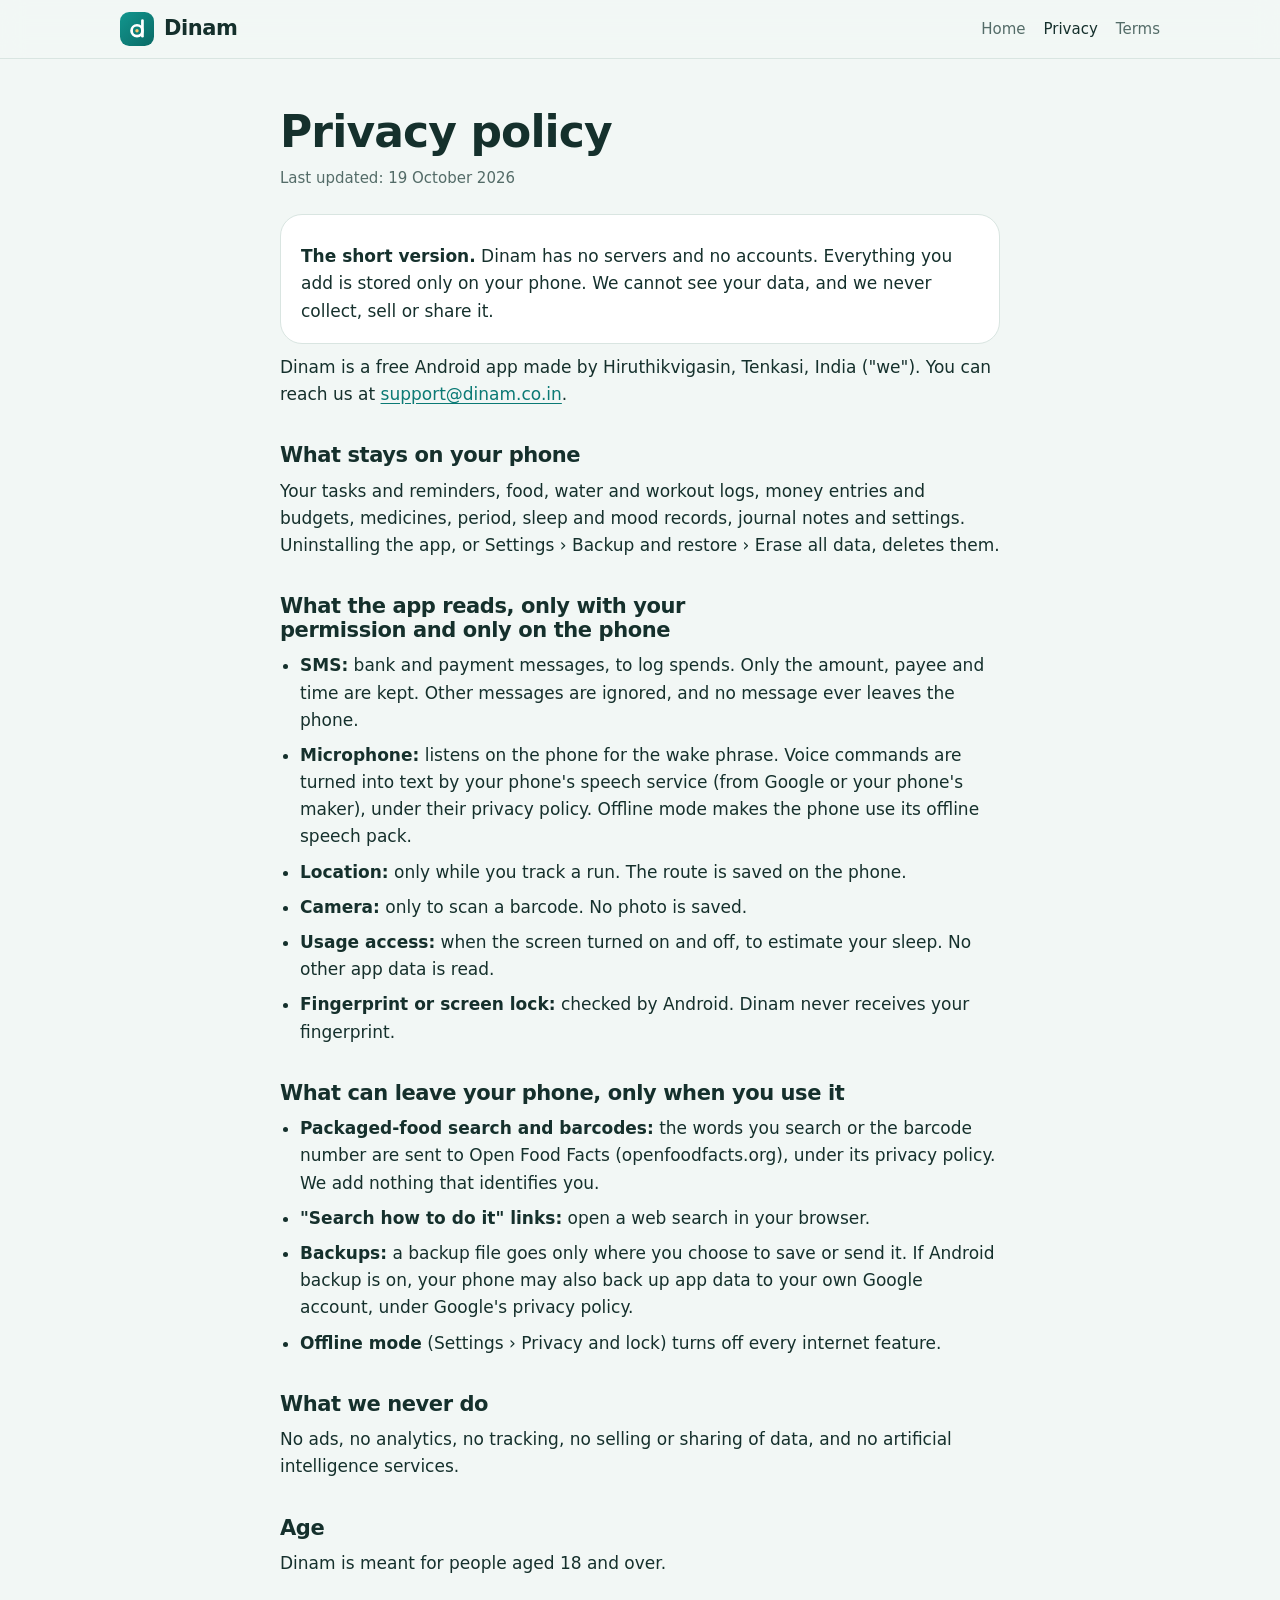
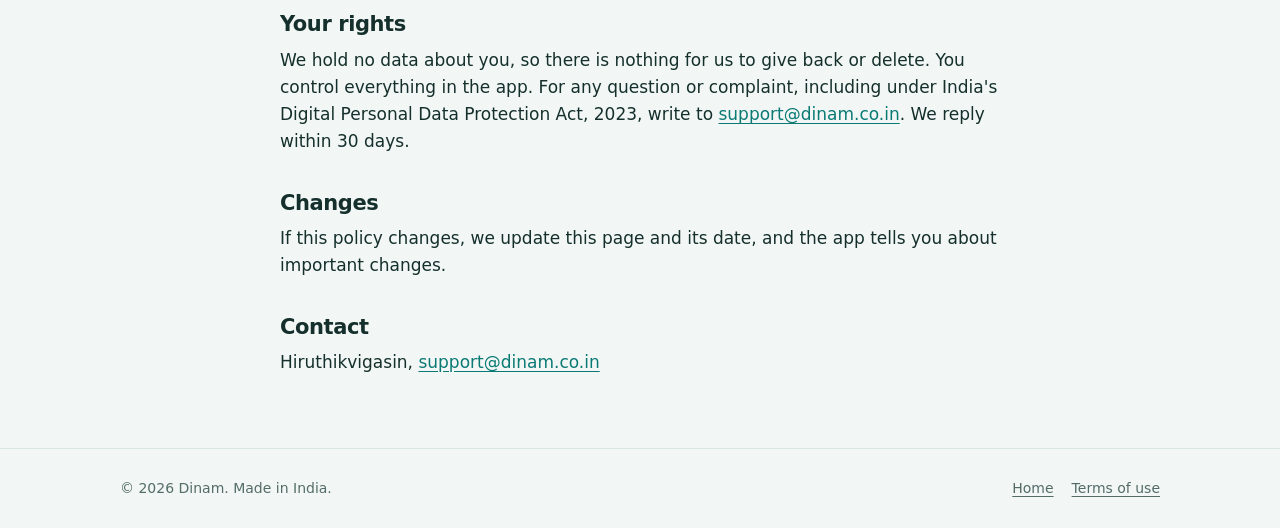
==== privacy.html @ 1394810a "Dinam website: home, privacy policy, terms, 404, icons, share image, CSP Co-Authored-By: Claude Opus" ====
<!doctype html>
<html lang="en">
<head>
<meta charset="utf-8">
<meta name="viewport" content="width=device-width, initial-scale=1, viewport-fit=cover">
<title>Dinam privacy policy</title>
<meta name="description" content="Dinam keeps everything you add on your phone. This page lists exactly what can leave it.">
<link rel="preconnect" href="https://fonts.googleapis.com">
<link href="https://fonts.googleapis.com/css2?family=Onest:wght@400;500;600;700&display=swap" rel="stylesheet">
<meta name="theme-color" content="#0B7A75">
<link rel="icon" href="img/icon.svg" type="image/svg+xml">
<link rel="apple-touch-icon" href="img/apple-touch-icon.png">
<meta property="og:site_name" content="Dinam">
<meta property="og:title" content="Dinam privacy policy">
<meta property="og:description" content="Dinam plans your day, reminds you on time and keeps track of tasks, money, food, fitness and health. Everything stays on your phone.">
<meta property="og:image" content="https://dinam.co.in/img/share.png">
<meta property="og:url" content="https://dinam.co.in/privacy.html">
<meta name="twitter:card" content="summary_large_image">
<meta http-equiv="Content-Security-Policy" content="default-src 'self'; style-src 'self' https://fonts.googleapis.com; font-src https://fonts.gstatic.com; img-src 'self' data:; script-src 'none'; base-uri 'self'; form-action 'none'">
<meta name="referrer" content="strict-origin-when-cross-origin">
<link rel="stylesheet" href="style.css">
</head>
<body>
<header class="top">
  <div class="wrap">
    <a class="brand" href="index.html" aria-label="Dinam home">
      <svg viewBox="0 0 100 100" aria-hidden="true"><defs><linearGradient id="lg" x1="0" y1="0" x2="1" y2="1"><stop offset="0" stop-color="#12968E"/><stop offset="1" stop-color="#0A6A66"/></linearGradient></defs><rect width="100" height="100" rx="27" fill="url(#lg)"/><g transform="translate(4 -1)"><circle cx="46" cy="56" r="16" fill="none" stroke="#fff" stroke-width="8"/><line x1="62" y1="72" x2="62" y2="26" stroke="#fff" stroke-width="8" stroke-linecap="round"/><circle cx="46" cy="56" r="5" fill="#FFC56B"/></g></svg>
      Dinam
    </a>
    <nav aria-label="Main">
      <a href="index.html" class="hide-sm">Home</a>
      <a href="privacy.html" aria-current="page">Privacy</a>
      <a href="terms.html">Terms</a>
    </nav>
  </div>
</header>

<main class="legal">
  <div class="wrap">
    <h1>Privacy policy</h1>
    <p class="updated">Last updated: 19 October 2026</p>

    <div class="summary">
      <p><b>The short version.</b> Dinam has no servers and no accounts. Everything you add is stored only on your phone. We cannot see your data, and we never collect, sell or share it.</p>
    </div>

    <p>Dinam is a free Android app made by Hiruthikvigasin, Tenkasi, India ("we"). You can reach us at <a href="mailto:support@dinam.co.in">support@dinam.co.in</a>.</p>

    <h2>What stays on your phone</h2>
    <p>Your tasks and reminders, food, water and workout logs, money entries and budgets, medicines, period, sleep and mood records, journal notes and settings. Uninstalling the app, or Settings › Backup and restore › Erase all data, deletes them.</p>

    <h2>What the app reads, only with your permission and only on the phone</h2>
    <ul>
      <li><b>SMS:</b> bank and payment messages, to log spends. Only the amount, payee and time are kept. Other messages are ignored, and no message ever leaves the phone.</li>
      <li><b>Microphone:</b> listens on the phone for the wake phrase. Voice commands are turned into text by your phone's speech service (from Google or your phone's maker), under their privacy policy. Offline mode makes the phone use its offline speech pack.</li>
      <li><b>Location:</b> only while you track a run. The route is saved on the phone.</li>
      <li><b>Camera:</b> only to scan a barcode. No photo is saved.</li>
      <li><b>Usage access:</b> when the screen turned on and off, to estimate your sleep. No other app data is read.</li>
      <li><b>Fingerprint or screen lock:</b> checked by Android. Dinam never receives your fingerprint.</li>
    </ul>

    <h2>What can leave your phone, only when you use it</h2>
    <ul>
      <li><b>Packaged-food search and barcodes:</b> the words you search or the barcode number are sent to Open Food Facts (openfoodfacts.org), under its privacy policy. We add nothing that identifies you.</li>
      <li><b>"Search how to do it" links:</b> open a web search in your browser.</li>
      <li><b>Backups:</b> a backup file goes only where you choose to save or send it. If Android backup is on, your phone may also back up app data to your own Google account, under Google's privacy policy.</li>
      <li><b>Offline mode</b> (Settings › Privacy and lock) turns off every internet feature.</li>
    </ul>

    <h2>What we never do</h2>
    <p>No ads, no analytics, no tracking, no selling or sharing of data, and no artificial intelligence services.</p>

    <h2>Age</h2>
    <p>Dinam is meant for people aged 18 and over.</p>

    <h2>Your rights</h2>
    <p>We hold no data about you, so there is nothing for us to give back or delete. You control everything in the app. For any question or complaint, including under India's Digital Personal Data Protection Act, 2023, write to <a href="mailto:support@dinam.co.in">support@dinam.co.in</a>. We reply within 30 days.</p>

    <h2>Changes</h2>
    <p>If this policy changes, we update this page and its date, and the app tells you about important changes.</p>

    <h2>Contact</h2>
    <p>Hiruthikvigasin, <a href="mailto:support@dinam.co.in">support@dinam.co.in</a></p>
  </div>
</main>

<footer>
  <div class="wrap">
    <span>© 2026 Dinam. Made in India.</span>
    <nav aria-label="Footer">
      <a href="index.html">Home</a>
      <a href="terms.html">Terms of use</a>
    </nav>
  </div>
</footer>
</body>
</html>
---- style.css ----
/* Dinam website. Layout: one calm column, phone screenshots beside short claims; the "day ring" from the logo is the only ornament. */
:root {
  --bg: #F2F7F5;
  --surface: #FFFFFF;
  --sunken: #E6EFEC;
  --ink: #15302C;
  --muted: #546C68;
  --line: #D9E5E1;
  --teal: #0B7A75;
  --teal-2: #12968E;
  --on-teal: #FFFFFF;
  --sun: #F2A93B;
  --sun-soft: #FFF1DA;
  --display: "Onest", "Segoe UI", system-ui, sans-serif;
  --body: "Onest", "Segoe UI", system-ui, sans-serif;
  --tamil: "Noto Sans Tamil", "Latha", sans-serif;
  --r: 22px;
  color-scheme: light;
}
@media (prefers-color-scheme: dark) {
  :root:not([data-theme="light"]) {
    --bg: #0C1214; --surface: #141C1E; --sunken: #1B2527; --ink: #E8F0EE; --muted: #93A6A2; --line: #26322F;
    --teal: #3FB3AC; --teal-2: #5CC7BF; --on-teal: #0C1214; --sun: #FFC56B; --sun-soft: #33291A; color-scheme: dark;
  }
}
:root[data-theme="dark"] {
  --bg: #0C1214; --surface: #141C1E; --sunken: #1B2527; --ink: #E8F0EE; --muted: #93A6A2; --line: #26322F;
  --teal: #3FB3AC; --teal-2: #5CC7BF; --on-teal: #0C1214; --sun: #FFC56B; --sun-soft: #33291A; color-scheme: dark;
}

* { box-sizing: border-box; }
body { margin: 0; background: var(--bg); color: var(--ink); font-family: var(--body); font-size: 17px; line-height: 1.6; -webkit-font-smoothing: antialiased; }
a { color: var(--teal); text-underline-offset: 3px; }
a:focus-visible, button:focus-visible { outline: 3px solid var(--teal-2); outline-offset: 3px; border-radius: 8px; }
img { max-width: 100%; display: block; }
h1, h2, h3 { font-family: var(--display); line-height: 1.12; text-wrap: balance; margin: 0; letter-spacing: -0.02em; }
p { margin: 0; }

.wrap { max-width: 1080px; margin: 0 auto; padding-left: max(20px, env(safe-area-inset-left, 0px)); padding-right: max(20px, env(safe-area-inset-right, 0px)); }

/* Header */
.top { position: sticky; top: env(safe-area-inset-top, 0px); z-index: 20; background: color-mix(in srgb, var(--bg) 88%, transparent); backdrop-filter: blur(12px); -webkit-backdrop-filter: blur(12px); border-bottom: 1px solid var(--line); }
body::before { content: ""; position: fixed; inset: 0 0 auto; height: env(safe-area-inset-top, 0px); z-index: 30; background: var(--bg); }
.top .wrap { display: flex; align-items: center; gap: 16px; padding-block: 12px; }
.brand { display: flex; align-items: center; gap: 10px; color: var(--ink); text-decoration: none; font-family: var(--display); font-weight: 700; font-size: 21px; letter-spacing: -0.02em; }
.brand svg { width: 34px; height: 34px; }
.top nav { margin-left: auto; display: flex; gap: 18px; font-size: 15px; font-weight: 500; }
.top nav a { color: var(--muted); text-decoration: none; }
.top nav a:hover, .top nav a[aria-current="page"] { color: var(--ink); }

/* Hero */
.hero .wrap { display: grid; grid-template-columns: minmax(0, 1.1fr) minmax(0, 0.9fr); gap: 48px; align-items: center; padding-block: 64px 40px; }
.eyebrow { display: inline-flex; align-items: center; gap: 8px; font-size: 14px; font-weight: 600; color: var(--teal); background: color-mix(in srgb, var(--teal) 10%, transparent); padding: 6px 12px; border-radius: 999px; }
.eyebrow .dot { width: 8px; height: 8px; border-radius: 50%; background: var(--sun); }
.hero h1 { font-size: clamp(40px, 6vw, 64px); font-weight: 700; margin-top: 18px; }
.hero h1 em { font-style: normal; color: var(--teal); }
.hero .lead { margin-top: 18px; font-size: 19px; color: var(--muted); max-width: 34em; }
.meaning { margin-top: 18px; font-size: 15px; color: var(--muted); }
.meaning span[lang="ta"] { font-family: var(--tamil); color: var(--ink); font-weight: 600; }
.ctas { display: flex; flex-wrap: wrap; gap: 12px; margin-top: 28px; }
.btn { display: inline-flex; align-items: center; gap: 8px; padding: 13px 22px; border-radius: 14px; font-weight: 600; font-size: 16px; text-decoration: none; border: 1px solid transparent; }
.btn.primary { background: var(--teal); color: var(--on-teal); }
.btn.primary:hover { background: var(--teal-2); }
.btn.ghost { border-color: var(--line); color: var(--ink); background: var(--surface); }
.note { margin-top: 14px; font-size: 14px; color: var(--muted); }

/* Phone frames */
.phones { position: relative; display: flex; justify-content: center; min-height: 520px; }
.phone { width: 250px; border-radius: 34px; padding: 8px; background: #101617; box-shadow: 0 30px 60px -20px rgba(11, 60, 56, .35); }
.phone img { border-radius: 27px; width: 100%; height: auto; aspect-ratio: 640 / 1376; object-fit: cover; object-position: top; }
.phones .back { position: absolute; transform: translate(-46%, 44px) rotate(-6deg) scale(.88); opacity: .95; }
.phones .front { position: relative; transform: translate(22%, 0) rotate(3deg); }
.ring { position: absolute; inset: auto; width: 420px; height: 420px; left: 50%; top: 50%; transform: translate(-50%, -50%); z-index: -1; }

/* Promise band */
.promise { background: var(--surface); border-block: 1px solid var(--line); }
.promise .wrap { display: grid; grid-template-columns: repeat(3, minmax(0, 1fr)); gap: 28px; padding-block: 36px; }
.promise h3 { font-size: 18px; display: flex; align-items: center; gap: 10px; }
.promise h3 svg { width: 22px; height: 22px; color: var(--teal); flex: none; }
.promise p { margin-top: 6px; color: var(--muted); font-size: 15.5px; }

/* Sections */
section.block .wrap { padding-block: 72px; }
.kicker { font-size: 13px; font-weight: 700; text-transform: uppercase; letter-spacing: .1em; color: var(--teal); }
.block h2 { font-size: clamp(30px, 4vw, 42px); margin-top: 10px; }
.block .intro { margin-top: 14px; color: var(--muted); max-width: 40em; }

.areas { display: grid; grid-template-columns: repeat(3, minmax(0, 1fr)); gap: 12px; margin-top: 32px; }
.area { background: var(--surface); border: 1px solid var(--line); border-radius: 18px; padding: 16px; }
.area b { display: block; font-size: 16px; }
.area span { display: block; color: var(--muted); font-size: 14px; margin-top: 2px; line-height: 1.45; }
.area.always { background: color-mix(in srgb, var(--teal) 9%, var(--surface)); border-color: color-mix(in srgb, var(--teal) 30%, var(--line)); }

.feature .wrap { display: grid; grid-template-columns: minmax(0, 1fr) 280px; gap: 56px; align-items: center; }
.feature.flip .wrap { grid-template-columns: 280px minmax(0, 1fr); }
.feature.flip .phone { order: -1; }
.feature .phone { width: 280px; justify-self: center; }
.ticks { list-style: none; padding: 0; margin: 22px 0 0; display: grid; gap: 12px; }
.ticks li { display: grid; grid-template-columns: 22px 1fr; gap: 10px; color: var(--ink); }
.ticks li svg { width: 20px; height: 20px; margin-top: 4px; color: var(--teal); }
.ticks li small { display: block; color: var(--muted); font-size: 15px; }
.alt { background: var(--sunken); }

.faq { margin-top: 28px; display: grid; gap: 10px; max-width: 760px; }
.faq details { background: var(--surface); border: 1px solid var(--line); border-radius: 16px; padding: 4px 18px; }
.faq summary { cursor: pointer; font-weight: 600; padding: 12px 0; list-style: none; display: flex; justify-content: space-between; gap: 12px; }
.faq summary::after { content: "+"; color: var(--teal); font-size: 20px; line-height: 1; }
.faq details[open] summary::after { content: "–"; }
.faq details p { padding-bottom: 14px; color: var(--muted); }

.cta-band .wrap { padding-block: 64px; text-align: center; display: grid; justify-items: center; gap: 14px; }
.cta-band h2 { font-size: clamp(28px, 4vw, 40px); }
.cta-band p { color: var(--muted); max-width: 36em; }

footer { border-top: 1px solid var(--line); }
footer .wrap { display: flex; flex-wrap: wrap; gap: 12px 24px; align-items: center; padding-block: 28px; font-size: 14px; color: var(--muted); }
footer nav { display: flex; gap: 18px; margin-left: auto; }
footer a { color: var(--muted); }

/* Legal pages */
.legal .wrap { max-width: 760px; padding-block: 48px 72px; }
.legal h1 { font-size: clamp(32px, 5vw, 44px); }
.legal .updated { margin-top: 10px; color: var(--muted); font-size: 15px; }
.legal .summary { margin-top: 24px; background: var(--surface); border: 1px solid var(--line); border-radius: var(--r); padding: 18px 20px; }
.legal h2 { font-size: 21px; margin-top: 36px; }
.legal p, .legal li { margin-top: 10px; color: var(--ink); }
.legal ul { padding-left: 20px; margin: 10px 0 0; }
.legal li { margin-top: 8px; }
.legal li b { font-weight: 600; }
.fill { background: var(--sun-soft); border-radius: 6px; padding: 0 4px; font-weight: 600; }

@media (max-width: 860px) {
  .hero .wrap { grid-template-columns: 1fr; padding-block: 40px 24px; gap: 28px; }
  .phones { min-height: 440px; }
  .phone { width: 210px; }
  .phones .back { transform: translate(-30%, 34px) rotate(-6deg) scale(.82); }
  .phones .front { transform: translate(16%, 0) rotate(3deg); }
  .ring { width: 320px; height: 320px; }
  .promise .wrap { grid-template-columns: 1fr; gap: 20px; }
  .areas { grid-template-columns: repeat(2, minmax(0, 1fr)); }
  .area.always { grid-column: span 2; }
  .feature .wrap, .feature.flip .wrap { grid-template-columns: 1fr; gap: 32px; }
  .feature.flip .phone { order: 0; }
  .feature .phone { width: 240px; }
  section.block .wrap { padding-block: 52px; }
  .top nav { gap: 14px; font-size: 14px; }
}
@media (max-width: 420px) {
  .top nav a.hide-sm { display: none; }
  .areas { grid-template-columns: 1fr; }
  .area.always { grid-column: auto; }
}
@media (prefers-reduced-motion: no-preference) {
  .ring circle.sweep { animation: sweep 2.4s cubic-bezier(.55, 0, .35, 1) .2s both; }
  @keyframes sweep { from { stroke-dashoffset: 100; } to { stroke-dashoffset: 18; } }
}
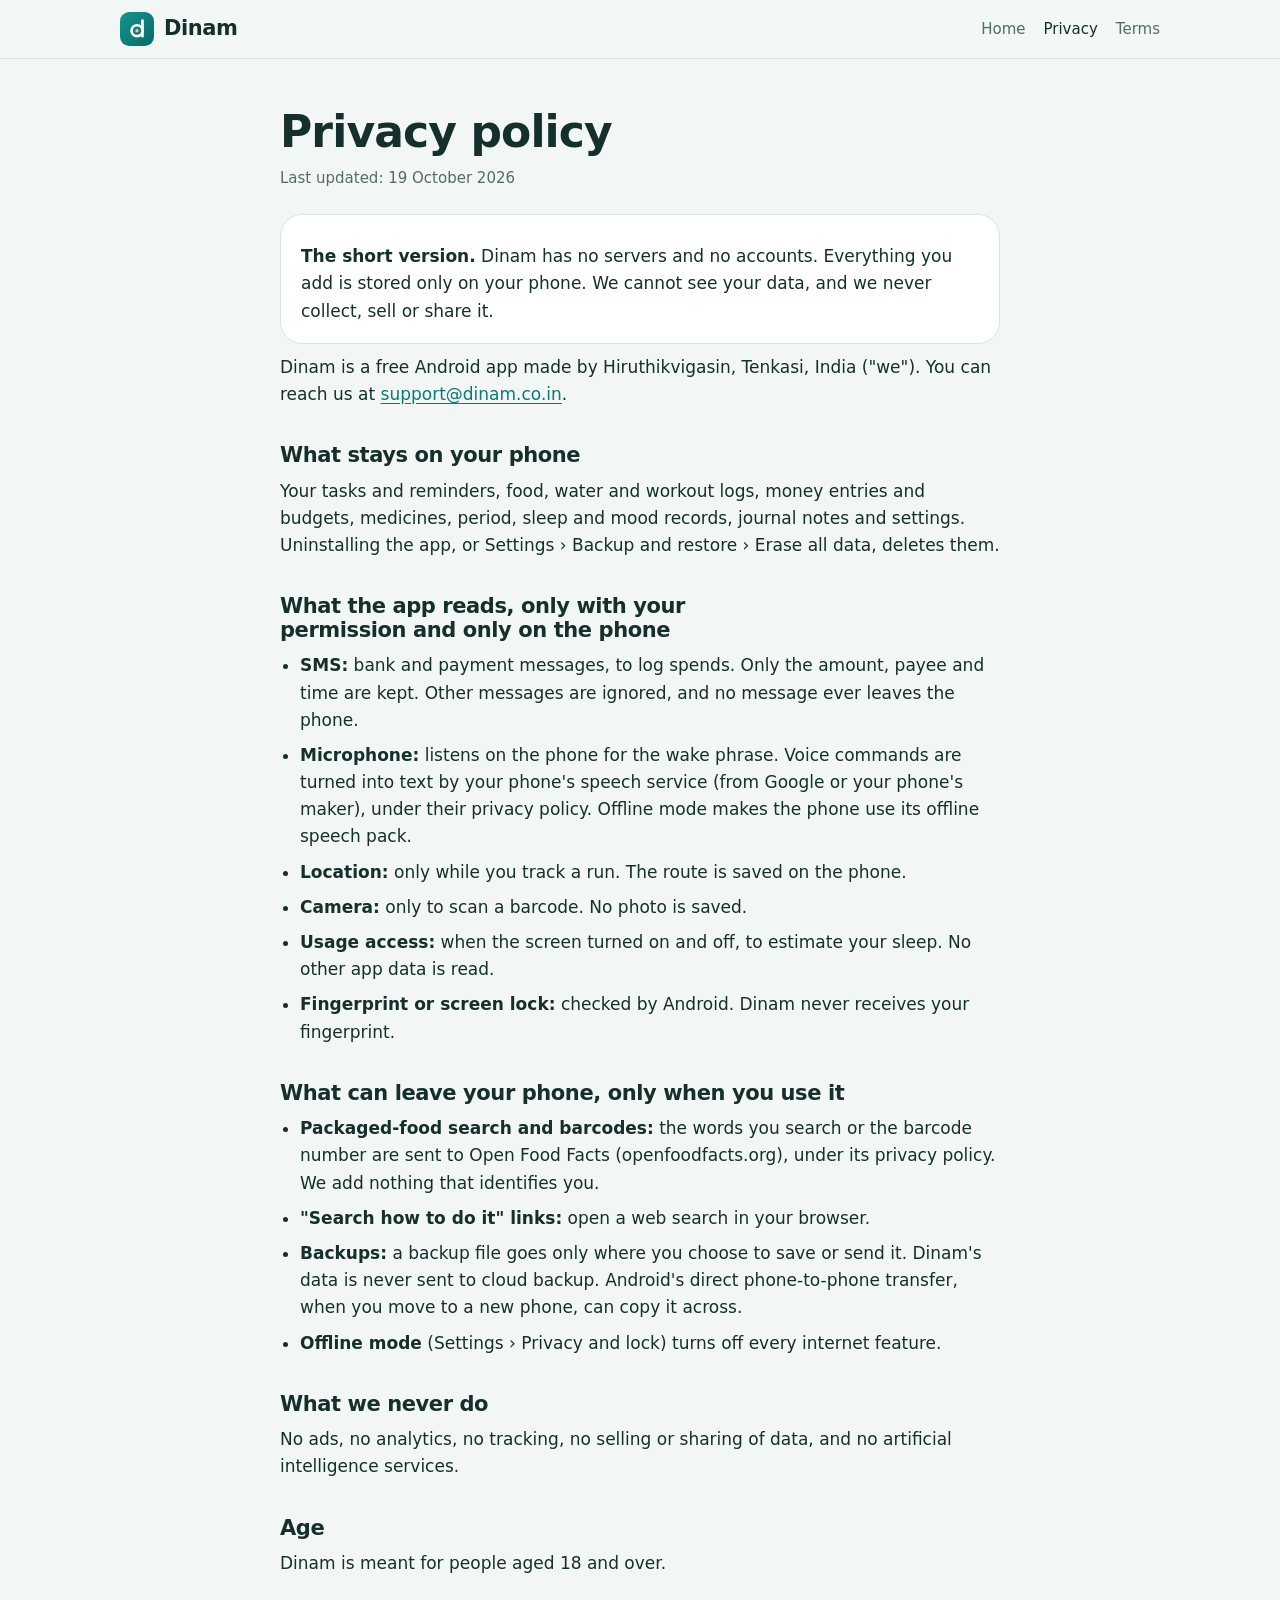
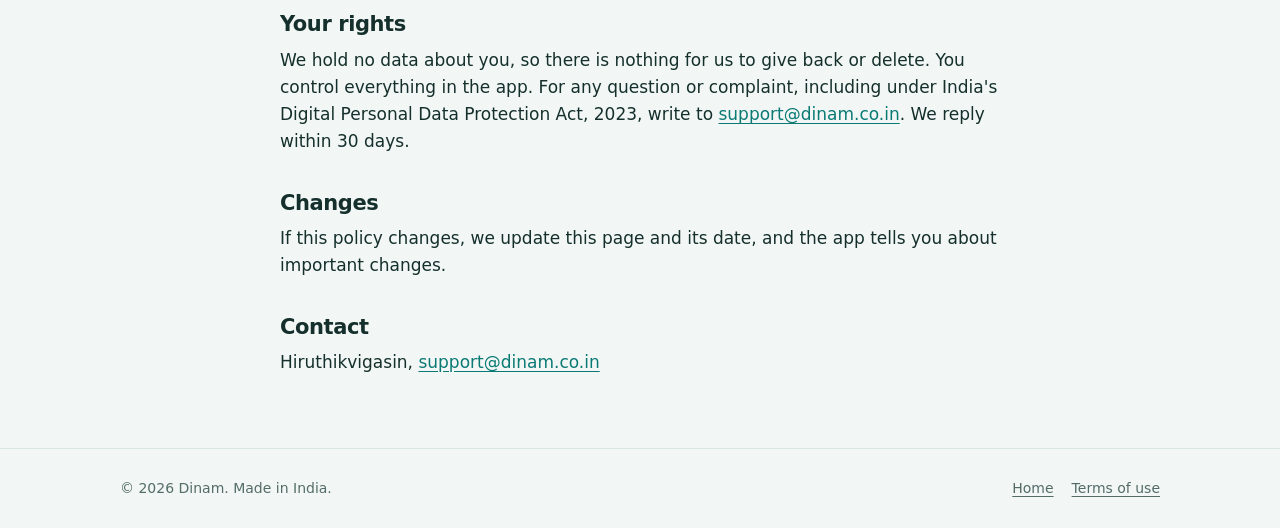
==== commit 84e79c1b: "Privacy: no cloud backup of app data (app 5.13) Co-Authored-By: Claude Opus 5.5 <noreply@anthropic.c" ====
--- a/privacy.html
+++ b/privacy.html
@@ -63,7 +63,7 @@
     <ul>
       <li><b>Packaged-food search and barcodes:</b> the words you search or the barcode number are sent to Open Food Facts (openfoodfacts.org), under its privacy policy. We add nothing that identifies you.</li>
       <li><b>"Search how to do it" links:</b> open a web search in your browser.</li>
-      <li><b>Backups:</b> a backup file goes only where you choose to save or send it. If Android backup is on, your phone may also back up app data to your own Google account, under Google's privacy policy.</li>
+      <li><b>Backups:</b> a backup file goes only where you choose to save or send it. Dinam's data is never sent to cloud backup. Android's direct phone-to-phone transfer, when you move to a new phone, can copy it across.</li>
       <li><b>Offline mode</b> (Settings › Privacy and lock) turns off every internet feature.</li>
     </ul>
 
